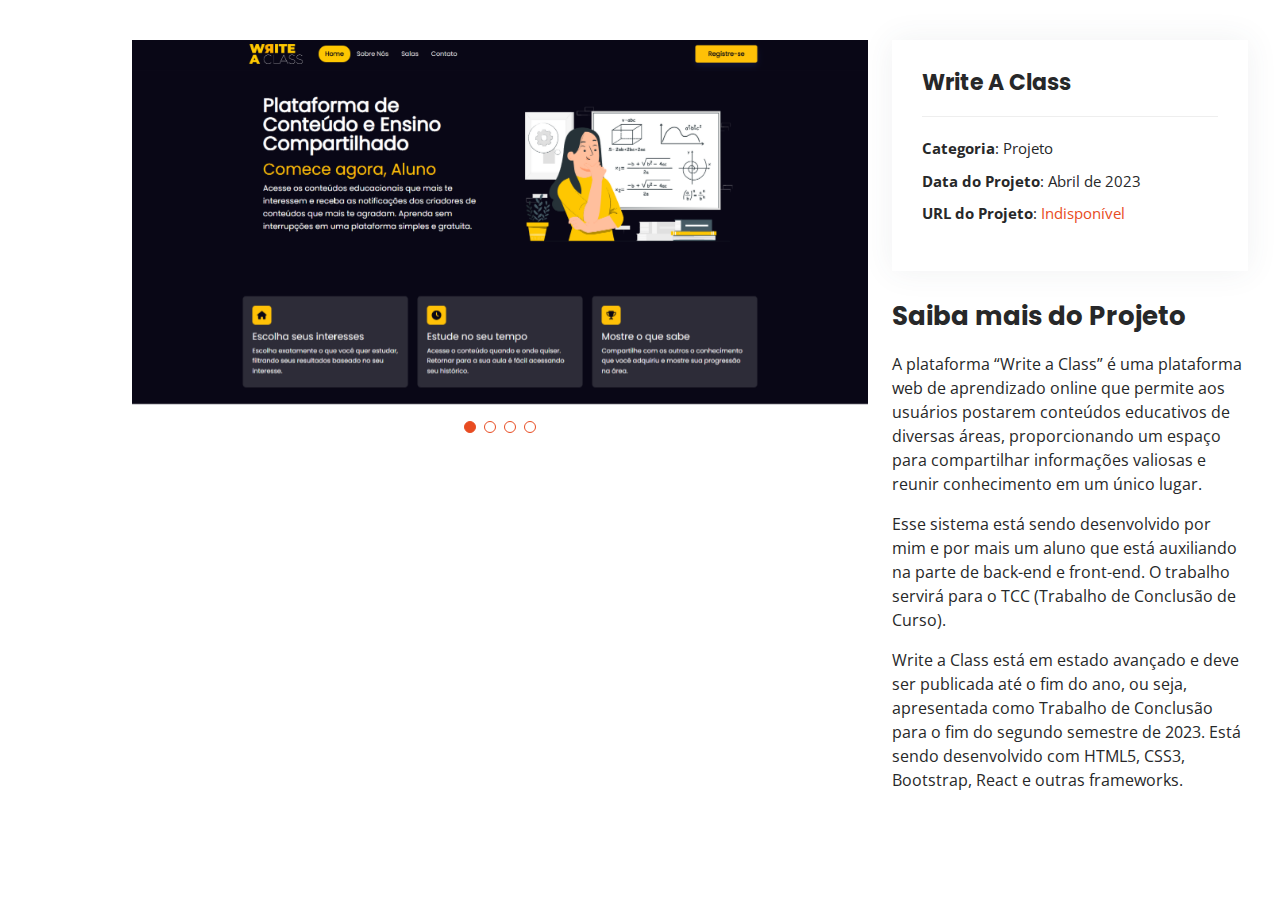
==== touch.html @ 38da3eca "Update 6" ====
<!DOCTYPE html>
<html lang="en">

<head>
  <meta charset="utf-8">
  <meta content="width=device-width, initial-scale=1.0" name="viewport">

  <title>Wise Your Fit</title>
  <meta content="" name="description">
  <meta content="" name="keywords">

  <!-- Favicons -->
  <link href="assets/img/favicon.png" rel="icon">
  <link href="assets/img/apple-touch-icon.png" rel="apple-touch-icon">

  <!-- Google Fonts -->
  <link href="https://fonts.googleapis.com/css?family=Open+Sans:300,300i,400,400i,600,600i,700,700i|Raleway:300,300i,400,400i,500,500i,600,600i,700,700i|Poppins:300,300i,400,400i,500,500i,600,600i,700,700i" rel="stylesheet">

  <!-- Vendor CSS Files -->
  <link href="assets/vendor/aos/aos.css" rel="stylesheet">
  <link href="assets/vendor/bootstrap/css/bootstrap.min.css" rel="stylesheet">
  <link href="assets/vendor/bootstrap-icons/bootstrap-icons.css" rel="stylesheet">
  <link href="assets/vendor/boxicons/css/boxicons.min.css" rel="stylesheet">
  <link href="assets/vendor/glightbox/css/glightbox.min.css" rel="stylesheet">
  <link href="assets/vendor/swiper/swiper-bundle.min.css" rel="stylesheet">
  <link href="assets/css/style.css" rel="stylesheet">
</head>

<body>

  <main id="main">

    <!-- ======= Portfolio Details Section ======= -->
    <section id="portfolio-details" class="portfolio-details">
      <div class="container">

        <div class="row gy-4">

          <div class="col-lg-8">
            <div class="portfolio-details-slider swiper">
              <div class="swiper-wrapper align-items-center">

                <div class="swiper-slide">
                  <img src="assets/img/portfolio/write/1.png" alt="">
                </div>

                <div class="swiper-slide">
                  <img src="assets/img/portfolio/write/2.png" alt="">
                </div>

                <div class="swiper-slide">
                  <img src="assets/img/portfolio/write/3.png" alt="">
                </div>

                <div class="swiper-slide">
                  <img src="assets/img/portfolio/write/4.png" alt="">
                </div>

              </div>
              <div class="swiper-pagination"></div>
            </div>
          </div>

          <div class="col-lg-4">
            <div class="portfolio-info">
              <h3>Write A Class</h3>
              <ul>
                <li><strong>Categoria</strong>: Projeto</li>
                <li><strong>Data do Projeto</strong>: Abril de 2023</li>
                <li><strong>URL do Projeto</strong>: <a href="#">Indisponível</a></li>
              </ul>
            </div>
            <div class="portfolio-description">
              <h2>Saiba mais do Projeto</h2>
              <p>
                A plataforma “Write a Class” é uma plataforma web de aprendizado online que permite aos usuários postarem conteúdos educativos de diversas áreas, proporcionando um espaço para compartilhar informações valiosas e reunir conhecimento em um único lugar.
              </p>
              <p>
                Esse sistema está sendo desenvolvido por mim e por mais um aluno que está auxiliando na parte de back-end e front-end. O trabalho servirá para o TCC (Trabalho de Conclusão de Curso).
              </p>
              <p>
                Write a Class está em estado avançado e deve ser publicada até o fim do ano, ou seja, apresentada como Trabalho de Conclusão para o fim do segundo semestre de 2023. Está sendo desenvolvido com HTML5, CSS3, Bootstrap, React e outras frameworks.
              </p>
            </div>
          </div>

        </div>

      </div>
    </section><!-- End Portfolio Details Section -->

  </main><!-- End #main -->

  <div id="preloader"></div>
  <a href="#" class="back-to-top d-flex align-items-center justify-content-center"><i class="bi bi-arrow-up-short"></i></a>

  <!-- Vendor JS Files -->
  <script src="assets/vendor/purecounter/purecounter_vanilla.js"></script>
  <script src="assets/vendor/aos/aos.js"></script>
  <script src="assets/vendor/bootstrap/js/bootstrap.bundle.min.js"></script>
  <script src="assets/vendor/glightbox/js/glightbox.min.js"></script>
  <script src="assets/vendor/isotope-layout/isotope.pkgd.min.js"></script>
  <script src="assets/vendor/swiper/swiper-bundle.min.js"></script>
  <script src="assets/vendor/typed.js/typed.umd.js"></script>
  <script src="assets/vendor/waypoints/noframework.waypoints.js"></script>

  <!-- Template Main JS File -->
  <script src="assets/js/main.js"></script>

</body>

</html>
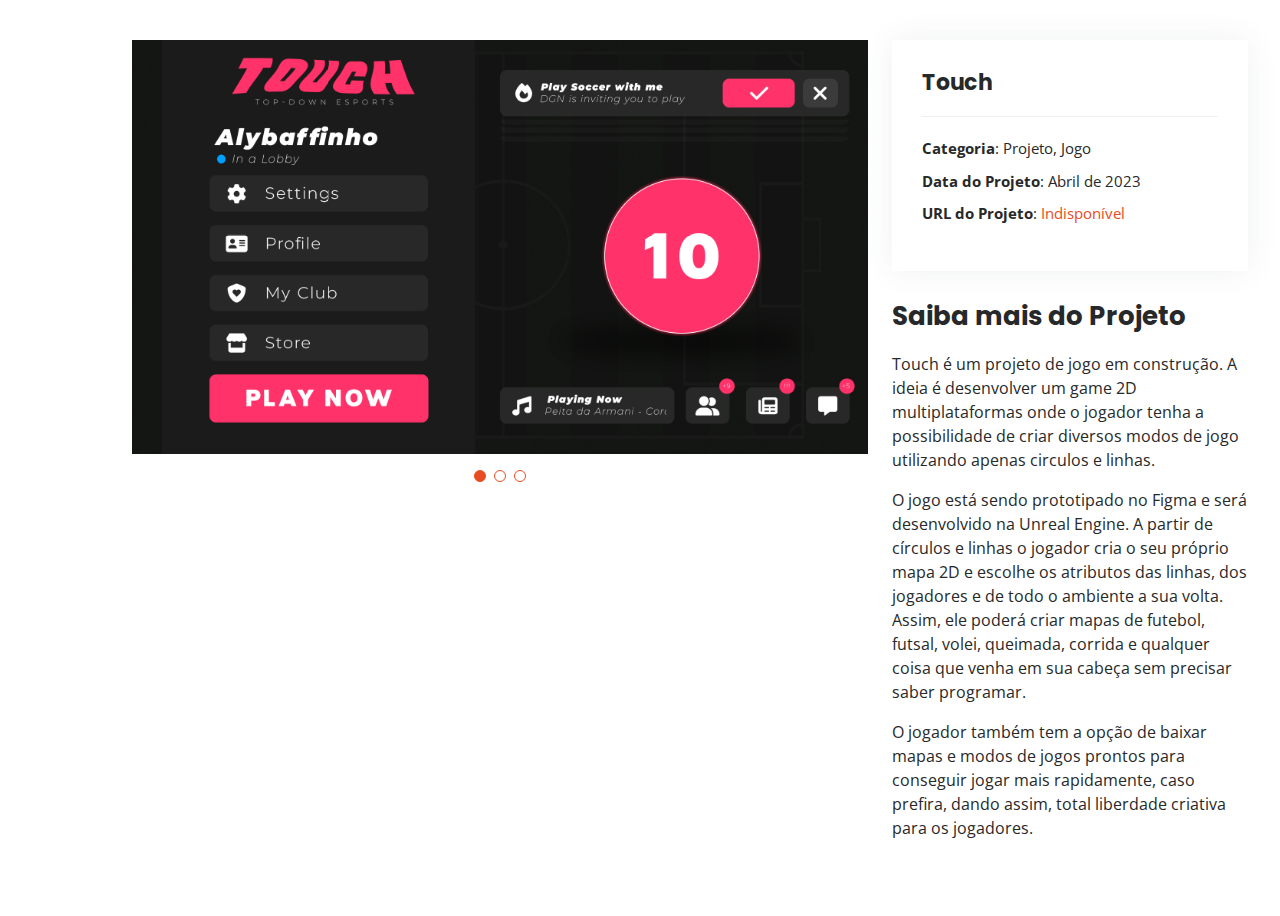
==== commit e93e632e: "Update 7" ====
--- a/touch.html
+++ b/touch.html
@@ -41,19 +41,15 @@
               <div class="swiper-wrapper align-items-center">
 
                 <div class="swiper-slide">
-                  <img src="assets/img/portfolio/write/1.png" alt="">
+                  <img src="assets/img/portfolio/touch/touch.png" alt="">
                 </div>
 
                 <div class="swiper-slide">
-                  <img src="assets/img/portfolio/write/2.png" alt="">
+                  <img src="assets/img/portfolio/touch/match.png" alt="">
                 </div>
 
                 <div class="swiper-slide">
-                  <img src="assets/img/portfolio/write/3.png" alt="">
-                </div>
-
-                <div class="swiper-slide">
-                  <img src="assets/img/portfolio/write/4.png" alt="">
+                  <img src="assets/img/portfolio/touch.png" alt="">
                 </div>
 
               </div>
@@ -63,9 +59,9 @@
 
           <div class="col-lg-4">
             <div class="portfolio-info">
-              <h3>Write A Class</h3>
+              <h3>Touch</h3>
               <ul>
-                <li><strong>Categoria</strong>: Projeto</li>
+                <li><strong>Categoria</strong>: Projeto, Jogo</li>
                 <li><strong>Data do Projeto</strong>: Abril de 2023</li>
                 <li><strong>URL do Projeto</strong>: <a href="#">Indisponível</a></li>
               </ul>
@@ -73,14 +69,13 @@
             <div class="portfolio-description">
               <h2>Saiba mais do Projeto</h2>
               <p>
-                A plataforma “Write a Class” é uma plataforma web de aprendizado online que permite aos usuários postarem conteúdos educativos de diversas áreas, proporcionando um espaço para compartilhar informações valiosas e reunir conhecimento em um único lugar.
+                Touch é um projeto de jogo em construção. A ideia é desenvolver um game 2D multiplataformas onde o jogador tenha a possibilidade de criar diversos modos de jogo utilizando apenas circulos e linhas.
               </p>
               <p>
-                Esse sistema está sendo desenvolvido por mim e por mais um aluno que está auxiliando na parte de back-end e front-end. O trabalho servirá para o TCC (Trabalho de Conclusão de Curso).
+                O jogo está sendo prototipado no Figma e será desenvolvido na Unreal Engine. A partir de círculos e linhas o jogador cria o seu próprio mapa 2D e escolhe os atributos das linhas, dos jogadores e de todo o ambiente a sua volta. Assim, ele poderá criar mapas de futebol, futsal, volei, queimada, corrida e qualquer coisa que venha em sua cabeça sem precisar saber programar.
               </p>
               <p>
-                Write a Class está em estado avançado e deve ser publicada até o fim do ano, ou seja, apresentada como Trabalho de Conclusão para o fim do segundo semestre de 2023. Está sendo desenvolvido com HTML5, CSS3, Bootstrap, React e outras frameworks.
-              </p>
+                O jogador também tem a opção de baixar mapas e modos de jogos prontos para conseguir jogar mais rapidamente, caso prefira, dando assim, total liberdade criativa para os jogadores.
             </div>
           </div>
 
